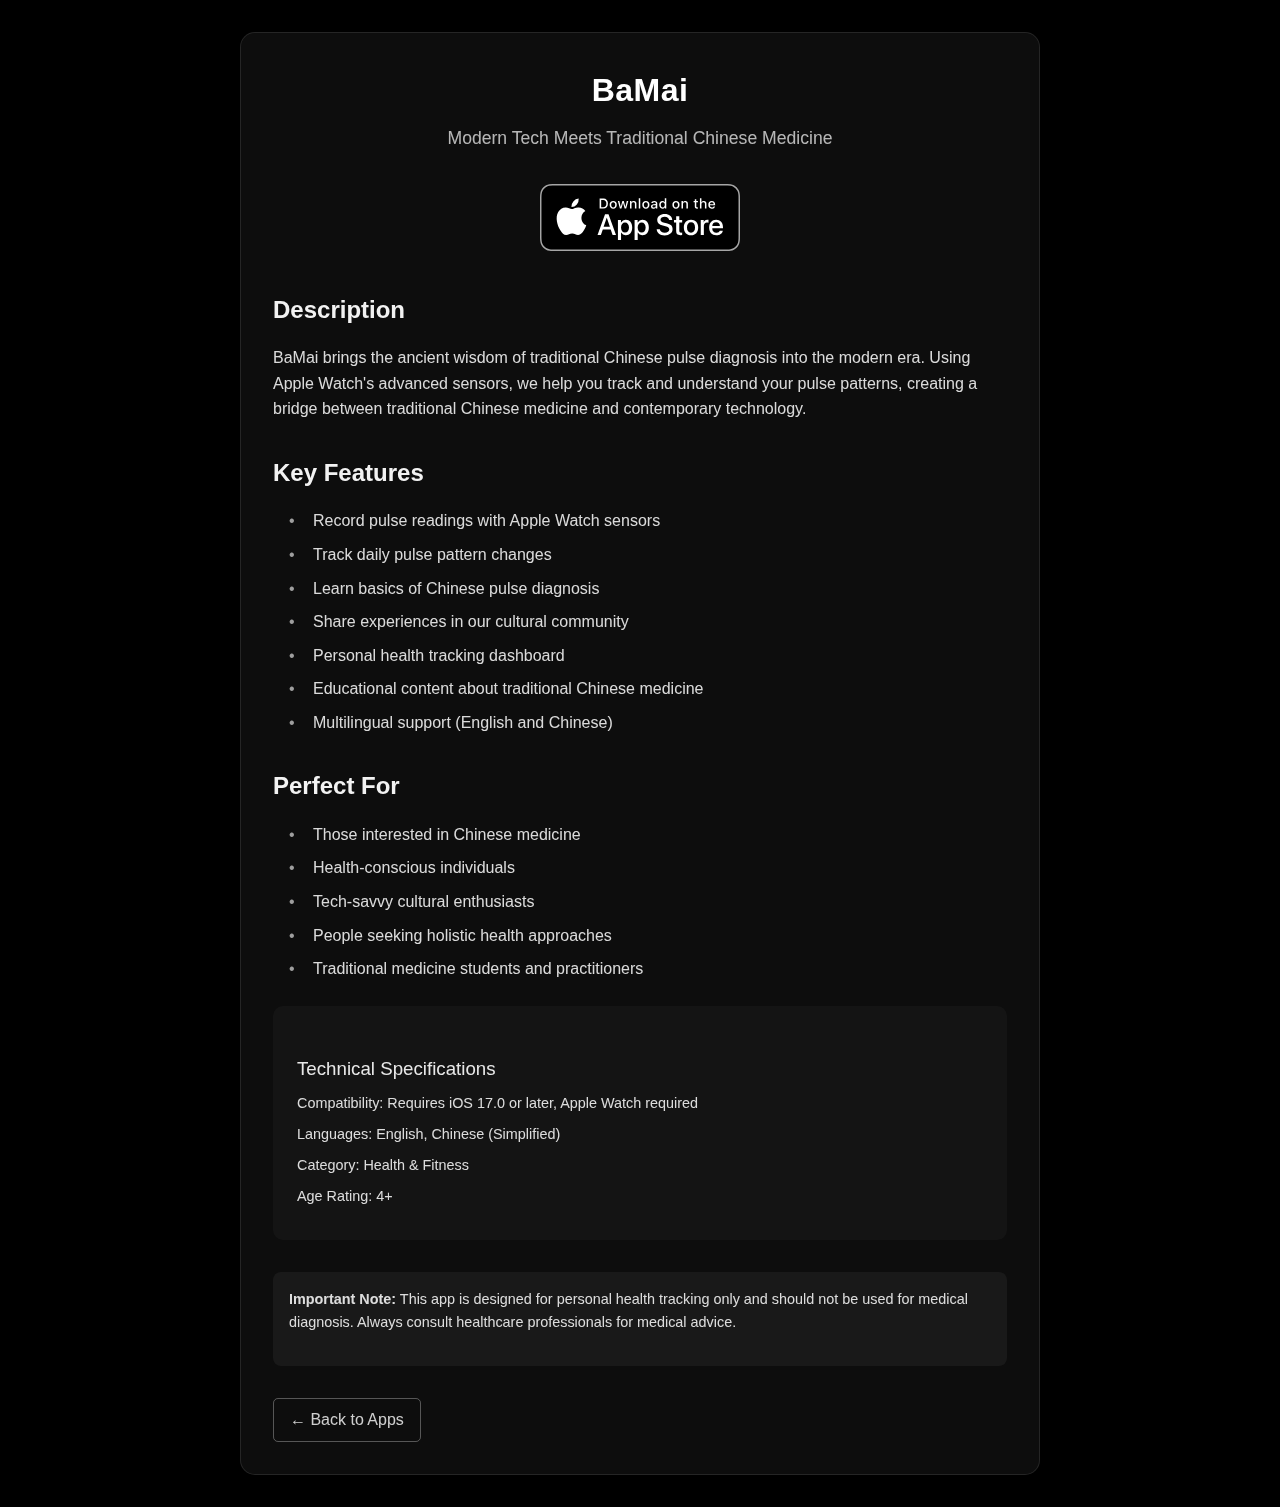
==== info/bamai.html @ 95b11bc3 "Published BaMai privacy policy." ====
<!DOCTYPE html>
<html lang="en">
<head>
    <meta charset="UTF-8">
    <meta name="viewport" content="width=device-width, initial-scale=1.0">
    <link rel="icon" type="image/x-icon" href="../favicon.ico">
    <title>BaMai - Modern Tech Meets Traditional Chinese Medicine</title>
    <style>
        * {
            margin: 0;
            padding: 0;
            box-sizing: border-box;
        }

        body {
            background-color: #000;
            color: rgba(255, 255, 255, 0.85);
            font-family: -apple-system, BlinkMacSystemFont, 'Segoe UI', Roboto, Oxygen, Ubuntu, Cantarell, 'Open Sans', 'Helvetica Neue', sans-serif;
            line-height: 1.6;
            padding: 2rem;
        }

        .container {
            max-width: 800px;
            margin: 0 auto;
            background: rgba(255, 255, 255, 0.05);
            padding: 2rem;
            border-radius: 15px;
            backdrop-filter: blur(10px);
            border: 1px solid rgba(255, 255, 255, 0.1);
        }

        h1 {
            text-align: center;
            margin-bottom: 0.5rem;
            color: rgba(255, 255, 255, 1);
            font-weight: 700;
            letter-spacing: 0.5px;
        }

        h2 {
            color: rgba(255, 255, 255, 0.95);
            margin: 2rem 0 1rem;
            font-weight: 600;
        }

        h3 {
            color: rgba(255, 255, 255, 0.9);
            margin: 1.5rem 0 0.5rem;
            font-weight: 500;
        }

        p {
            margin-bottom: 1rem;
            color: rgba(255, 255, 255, 0.85);
        }

        .subtitle {
            text-align: center;
            color: rgba(255, 255, 255, 0.7);
            font-size: 1.1rem;
            margin-bottom: 2rem;
        }

        .app-store-button {
            display: block;
            width: 200px;
            margin: 2rem auto;
            transition: transform 0.3s ease;
        }

        .app-store-button:hover {
            transform: scale(1.05);
        }

        .feature-list {
            list-style-type: none;
            margin: 1rem 0;
            padding-left: 1rem;
        }

        .feature-list li {
            margin-bottom: 0.5rem;
            position: relative;
            padding-left: 1.5rem;
        }

        .feature-list li::before {
            content: '•';
            position: absolute;
            left: 0;
            color: rgba(255, 255, 255, 0.6);
        }

        .specs {
            background: rgba(255, 255, 255, 0.03);
            padding: 1.5rem;
            border-radius: 10px;
            margin: 1.5rem 0;
        }

        .specs p {
            margin-bottom: 0.5rem;
            font-size: 0.9rem;
        }

        .back-link {
            display: inline-block;
            color: rgba(255, 255, 255, 0.8);
            text-decoration: none;
            margin-top: 2rem;
            padding: 0.5rem 1rem;
            border: 1px solid rgba(255, 255, 255, 0.3);
            border-radius: 5px;
            transition: all 0.3s ease;
            font-weight: 500;
        }

        .back-link:hover {
            background: rgba(255, 255, 255, 0.1);
            border-color: rgba(255, 255, 255, 0.5);
            color: rgba(255, 255, 255, 1);
        }

        .disclaimer {
            background: rgba(255, 255, 255, 0.05);
            padding: 1rem;
            border-radius: 8px;
            margin-top: 2rem;
            font-size: 0.9rem;
            color: rgba(255, 255, 255, 0.7);
        }
    </style>
</head>
<body>
    <div class="container">
        <h1>BaMai</h1>
        <p class="subtitle">Modern Tech Meets Traditional Chinese Medicine</p>
        
        <a href="https://apps.apple.com/app/bamai" class="app-store-button">
            <img src="../assets/app-store-badge.svg" alt="Download on the App Store" width="200">
        </a>

        <h2>Description</h2>
        <p>BaMai brings the ancient wisdom of traditional Chinese pulse diagnosis into the modern era. Using Apple Watch's advanced sensors, we help you track and understand your pulse patterns, creating a bridge between traditional Chinese medicine and contemporary technology.</p>

        <h2>Key Features</h2>
        <ul class="feature-list">
            <li>Record pulse readings with Apple Watch sensors</li>
            <li>Track daily pulse pattern changes</li>
            <li>Learn basics of Chinese pulse diagnosis</li>
            <li>Share experiences in our cultural community</li>
            <li>Personal health tracking dashboard</li>
            <li>Educational content about traditional Chinese medicine</li>
            <li>Multilingual support (English and Chinese)</li>
        </ul>

        <h2>Perfect For</h2>
        <ul class="feature-list">
            <li>Those interested in Chinese medicine</li>
            <li>Health-conscious individuals</li>
            <li>Tech-savvy cultural enthusiasts</li>
            <li>People seeking holistic health approaches</li>
            <li>Traditional medicine students and practitioners</li>
        </ul>

        <div class="specs">
            <h3>Technical Specifications</h3>
            <p>Compatibility: Requires iOS 17.0 or later, Apple Watch required</p>
            <p>Languages: English, Chinese (Simplified)</p>
            <p>Category: Health & Fitness</p>
            <p>Age Rating: 4+</p>
        </div>

        <div class="disclaimer">
            <p><strong>Important Note:</strong> This app is designed for personal health tracking only and should not be used for medical diagnosis. Always consult healthcare professionals for medical advice.</p>
        </div>

        <a href="../index.html" class="back-link">← Back to Apps</a>
    </div>
</body>
</html>
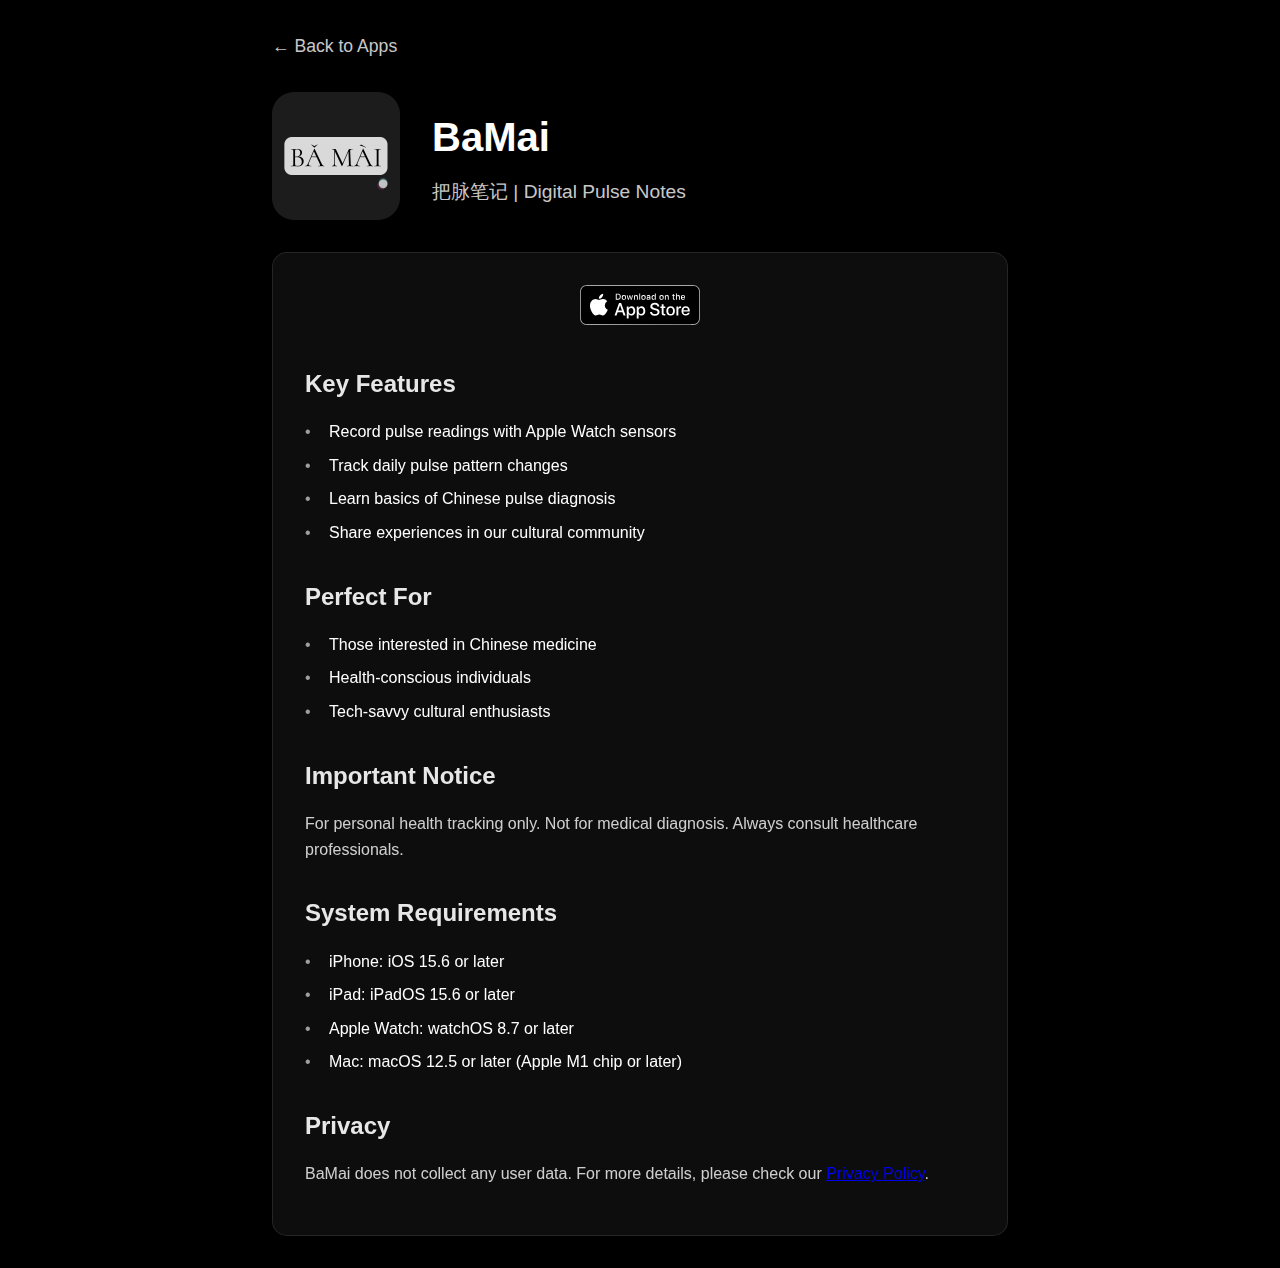
==== commit bb5e8f59: "Reworked info pages." ====
--- a/info/bamai.html
+++ b/info/bamai.html
@@ -3,180 +3,71 @@
 <head>
     <meta charset="UTF-8">
     <meta name="viewport" content="width=device-width, initial-scale=1.0">
-    <link rel="icon" type="image/x-icon" href="../favicon.ico">
-    <title>BaMai - Modern Tech Meets Traditional Chinese Medicine</title>
-    <style>
-        * {
-            margin: 0;
-            padding: 0;
-            box-sizing: border-box;
-        }
-
-        body {
-            background-color: #000;
-            color: rgba(255, 255, 255, 0.85);
-            font-family: -apple-system, BlinkMacSystemFont, 'Segoe UI', Roboto, Oxygen, Ubuntu, Cantarell, 'Open Sans', 'Helvetica Neue', sans-serif;
-            line-height: 1.6;
-            padding: 2rem;
-        }
-
-        .container {
-            max-width: 800px;
-            margin: 0 auto;
-            background: rgba(255, 255, 255, 0.05);
-            padding: 2rem;
-            border-radius: 15px;
-            backdrop-filter: blur(10px);
-            border: 1px solid rgba(255, 255, 255, 0.1);
-        }
-
-        h1 {
-            text-align: center;
-            margin-bottom: 0.5rem;
-            color: rgba(255, 255, 255, 1);
-            font-weight: 700;
-            letter-spacing: 0.5px;
-        }
-
-        h2 {
-            color: rgba(255, 255, 255, 0.95);
-            margin: 2rem 0 1rem;
-            font-weight: 600;
-        }
-
-        h3 {
-            color: rgba(255, 255, 255, 0.9);
-            margin: 1.5rem 0 0.5rem;
-            font-weight: 500;
-        }
-
-        p {
-            margin-bottom: 1rem;
-            color: rgba(255, 255, 255, 0.85);
-        }
-
-        .subtitle {
-            text-align: center;
-            color: rgba(255, 255, 255, 0.7);
-            font-size: 1.1rem;
-            margin-bottom: 2rem;
-        }
-
-        .app-store-button {
-            display: block;
-            width: 200px;
-            margin: 2rem auto;
-            transition: transform 0.3s ease;
-        }
-
-        .app-store-button:hover {
-            transform: scale(1.05);
-        }
-
-        .feature-list {
-            list-style-type: none;
-            margin: 1rem 0;
-            padding-left: 1rem;
-        }
-
-        .feature-list li {
-            margin-bottom: 0.5rem;
-            position: relative;
-            padding-left: 1.5rem;
-        }
-
-        .feature-list li::before {
-            content: '•';
-            position: absolute;
-            left: 0;
-            color: rgba(255, 255, 255, 0.6);
-        }
-
-        .specs {
-            background: rgba(255, 255, 255, 0.03);
-            padding: 1.5rem;
-            border-radius: 10px;
-            margin: 1.5rem 0;
-        }
-
-        .specs p {
-            margin-bottom: 0.5rem;
-            font-size: 0.9rem;
-        }
-
-        .back-link {
-            display: inline-block;
-            color: rgba(255, 255, 255, 0.8);
-            text-decoration: none;
-            margin-top: 2rem;
-            padding: 0.5rem 1rem;
-            border: 1px solid rgba(255, 255, 255, 0.3);
-            border-radius: 5px;
-            transition: all 0.3s ease;
-            font-weight: 500;
-        }
-
-        .back-link:hover {
-            background: rgba(255, 255, 255, 0.1);
-            border-color: rgba(255, 255, 255, 0.5);
-            color: rgba(255, 255, 255, 1);
-        }
-
-        .disclaimer {
-            background: rgba(255, 255, 255, 0.05);
-            padding: 1rem;
-            border-radius: 8px;
-            margin-top: 2rem;
-            font-size: 0.9rem;
-            color: rgba(255, 255, 255, 0.7);
-        }
-    </style>
+    <link rel="icon" type="image/x-icon" href="../favicon.png">
+    <title>BaMai - Digital Pulse Notes</title>
+    <link rel="stylesheet" href="../styles.css">
 </head>
 <body>
-    <div class="container">
-        <h1>BaMai</h1>
-        <p class="subtitle">Modern Tech Meets Traditional Chinese Medicine</p>
+    <main class="app-info">
+        <nav class="back-nav">
+            <a href="../index.html">← Back to Apps</a>
+        </nav>
         
-        <a href="https://apps.apple.com/app/bamai" class="app-store-button">
-            <img src="../assets/app-store-badge.svg" alt="Download on the App Store" width="200">
-        </a>
-
-        <h2>Description</h2>
-        <p>BaMai brings the ancient wisdom of traditional Chinese pulse diagnosis into the modern era. Using Apple Watch's advanced sensors, we help you track and understand your pulse patterns, creating a bridge between traditional Chinese medicine and contemporary technology.</p>
-
-        <h2>Key Features</h2>
-        <ul class="feature-list">
-            <li>Record pulse readings with Apple Watch sensors</li>
-            <li>Track daily pulse pattern changes</li>
-            <li>Learn basics of Chinese pulse diagnosis</li>
-            <li>Share experiences in our cultural community</li>
-            <li>Personal health tracking dashboard</li>
-            <li>Educational content about traditional Chinese medicine</li>
-            <li>Multilingual support (English and Chinese)</li>
-        </ul>
-
-        <h2>Perfect For</h2>
-        <ul class="feature-list">
-            <li>Those interested in Chinese medicine</li>
-            <li>Health-conscious individuals</li>
-            <li>Tech-savvy cultural enthusiasts</li>
-            <li>People seeking holistic health approaches</li>
-            <li>Traditional medicine students and practitioners</li>
-        </ul>
-
-        <div class="specs">
-            <h3>Technical Specifications</h3>
-            <p>Compatibility: Requires iOS 17.0 or later, Apple Watch required</p>
-            <p>Languages: English, Chinese (Simplified)</p>
-            <p>Category: Health & Fitness</p>
-            <p>Age Rating: 4+</p>
+        <div class="app-header">
+            <img src="../icons/bamai.png" alt="BaMai App Icon" class="app-icon">
+            <div class="app-title">
+                <h1>BaMai</h1>
+                <h2>把脉笔记 | Digital Pulse Notes</h2>
+            </div>
         </div>
 
-        <div class="disclaimer">
-            <p><strong>Important Note:</strong> This app is designed for personal health tracking only and should not be used for medical diagnosis. Always consult healthcare professionals for medical advice.</p>
+        <div class="app-description">
+            <div class="app-badges">
+                <a href="https://apps.apple.com/us/app/bamai/id6740943002" target="_blank">
+                    <img src="../assets/app-store-badge.svg" alt="Download on the App Store">
+                </a>
+            </div>
+
+            <section class="feature-section">
+                <h3>Key Features</h3>
+                <ul>
+                    <li>Record pulse readings with Apple Watch sensors</li>
+                    <li>Track daily pulse pattern changes</li>
+                    <li>Learn basics of Chinese pulse diagnosis</li>
+                    <li>Share experiences in our cultural community</li>
+                </ul>
+            </section>
+
+            <section class="target-users">
+                <h3>Perfect For</h3>
+                <ul>
+                    <li>Those interested in Chinese medicine</li>
+                    <li>Health-conscious individuals</li>
+                    <li>Tech-savvy cultural enthusiasts</li>
+                </ul>
+            </section>
+
+            <section class="important-notice">
+                <h3>Important Notice</h3>
+                <p>For personal health tracking only. Not for medical diagnosis. Always consult healthcare professionals.</p>
+            </section>
+
+            <section class="compatibility">
+                <h3>System Requirements</h3>
+                <ul>
+                    <li>iPhone: iOS 15.6 or later</li>
+                    <li>iPad: iPadOS 15.6 or later</li>
+                    <li>Apple Watch: watchOS 8.7 or later</li>
+                    <li>Mac: macOS 12.5 or later (Apple M1 chip or later)</li>
+                </ul>
+            </section>
+            
+            <section class="privacy">
+                <h3>Privacy</h3>
+                <p>BaMai does not collect any user data. For more details, please check our <a href="../privacy/bamai.html">Privacy Policy</a>.</p>
+            </section>
         </div>
-
-        <a href="../index.html" class="back-link">← Back to Apps</a>
-    </div>
+    </main>
+    <script src="../script.js"></script>
 </body>
 </html> --- a/styles.css
+++ b/styles.css
@@ -0,0 +1,390 @@
+* {
+    margin: 0;
+    padding: 0;
+    box-sizing: border-box;
+}
+
+body {
+    background-color: #000;
+    color: #fff;
+    font-family: -apple-system, BlinkMacSystemFont, 'Segoe UI', Roboto, Oxygen, Ubuntu, Cantarell, 'Open Sans', 'Helvetica Neue', sans-serif;
+    line-height: 1.6;
+    min-height: 100vh;
+    overflow-y: auto;
+}
+
+main {
+    max-width: 1200px;
+    margin: 0 auto;
+    padding: 2rem;
+    min-height: 100vh;
+    display: flex;
+    flex-direction: column;
+}
+
+.apps-grid {
+    display: grid;
+    grid-template-columns: repeat(auto-fit, minmax(250px, 1fr));
+    gap: 2rem;
+    flex: 1;
+    padding: 2rem 0;
+}
+
+.card-wrapper {
+    text-decoration: none;
+    color: inherit;
+    display: contents;
+}
+
+.app-card {
+    background: rgba(255, 255, 255, 0.05);
+    border-radius: 15px;
+    padding: 1.5rem;
+    text-align: center;
+    transition: transform 0.3s ease;
+    backdrop-filter: blur(10px);
+    border: 1px solid rgba(255, 255, 255, 0.1);
+    aspect-ratio: 1/1;
+    display: flex;
+    flex-direction: column;
+    align-items: center;
+    justify-content: space-between;
+    position: relative;
+    overflow: hidden;
+    cursor: pointer;
+}
+
+.app-card:hover {
+    transform: translateY(-5px);
+    background: rgba(255, 255, 255, 0.1);
+}
+
+.app-card img {
+    width: 128px;
+    height: 128px;
+    border-radius: 22px;
+    margin-bottom: 0.5rem;
+    object-fit: contain;
+}
+
+.app-card h2 {
+    font-size: 1.5rem;
+    margin: 0;
+    color: #fff;
+}
+
+.support-section {
+    text-align: center;
+    padding: 2rem 0;
+    background: rgba(255, 255, 255, 0.05);
+    border-radius: 15px;
+    margin-top: auto;
+}
+
+.support-section h2 {
+    font-size: 2rem;
+    margin-bottom: 1rem;
+}
+
+.support-section a {
+    color: #fff;
+    text-decoration: none;
+    font-size: 1.2rem;
+    border-bottom: 2px solid rgba(255, 255, 255, 0.3);
+    transition: border-color 0.3s ease;
+}
+
+.support-section a:hover {
+    border-color: #fff;
+}
+
+.wip {
+    opacity: 0.6;
+    position: relative;
+}
+
+.wip::before {
+    content: '';
+    position: absolute;
+    top: 0;
+    left: 0;
+    right: 0;
+    bottom: 0;
+    background: rgba(0, 0, 0, 0.4);
+    pointer-events: none;
+}
+
+.wip img {
+    filter: grayscale(30%);
+}
+
+.wip h2 {
+    opacity: 0.8;
+}
+
+.wip-banner {
+    position: absolute;
+    top: 50%;
+    left: 0;
+    right: 0;
+    transform: translateY(-50%);
+    background: rgba(0, 0, 0, 0.9);
+    padding: 0.5rem 0;
+    display: flex;
+    flex-direction: column;
+    gap: 4px;
+    z-index: 1;
+}
+
+.wip:nth-child(2) {
+    --row1-rotation: -2deg;
+    --row2-rotation: 1deg;
+    --row3-rotation: -1.5deg;
+}
+
+.wip:nth-child(3) {
+    --row1-rotation: 1.5deg;
+    --row2-rotation: -1deg;
+    --row3-rotation: 2deg;
+}
+
+.wip:nth-child(4) {
+    --row1-rotation: -1deg;
+    --row2-rotation: 2deg;
+    --row3-rotation: -2.5deg;
+}
+
+.scroll-row {
+    overflow: hidden;
+    white-space: nowrap;
+    border-top: 1px solid rgba(255, 255, 255, 0.1);
+}
+
+.scroll-row:first-child {
+    border-top: none;
+}
+
+.scroll-1 {
+    transform: rotate(var(--row1-rotation, 0deg));
+}
+
+.scroll-2 {
+    transform: rotate(var(--row2-rotation, 0deg));
+}
+
+.scroll-3 {
+    transform: rotate(var(--row3-rotation, 0deg));
+}
+
+.scroll-row span {
+    display: inline-block;
+    padding-left: 100%;
+    font-weight: bold;
+    text-transform: uppercase;
+    letter-spacing: 2px;
+}
+
+.scroll-1 span {
+    animation: scrollText 8s linear infinite;
+    color: #FFD700;
+}
+
+.scroll-2 span {
+    animation: scrollText 6s linear infinite;
+    color: #FFA500;
+}
+
+.scroll-3 span {
+    animation: scrollText 10s linear infinite reverse;
+    color: #FF4500;
+}
+
+@keyframes scrollText {
+    0% {
+        transform: translateX(0);
+    }
+    100% {
+        transform: translateX(-100%);
+    }
+}
+
+@media (max-width: 768px) {
+    .apps-grid {
+        grid-template-columns: repeat(auto-fit, minmax(200px, 1fr));
+        gap: 1.5rem;
+    }
+
+    .app-card {
+        padding: 1.5rem;
+    }
+
+    .app-card img {
+        width: 96px;
+        height: 96px;
+    }
+
+    .support-section {
+        padding: 1.5rem 0;
+    }
+}
+
+@media (max-width: 480px) {
+    main {
+        padding: 1rem;
+    }
+
+    .apps-grid {
+        grid-template-columns: 1fr;
+    }
+}
+
+.privacy-link {
+    color: rgba(255, 255, 255, 0.6);
+    text-decoration: none;
+    font-size: 0.9rem;
+    margin-top: 0.25rem;
+    border-bottom: 1px solid rgba(255, 255, 255, 0.2);
+    transition: all 0.3s ease;
+}
+
+.privacy-link:hover {
+    color: rgba(255, 255, 255, 0.9);
+    border-bottom-color: rgba(255, 255, 255, 0.9);
+}
+
+.info-link {
+    color: rgba(255, 255, 255, 0.8);
+    text-decoration: none;
+    font-size: 0.9rem;
+    margin: 0.25rem 0;
+    padding: 0.3rem 1rem;
+    border: 1px solid rgba(255, 255, 255, 0.3);
+    border-radius: 15px;
+    transition: all 0.3s ease;
+}
+
+.info-link:hover {
+    background: rgba(255, 255, 255, 0.1);
+    border-color: rgba(255, 255, 255, 0.5);
+    color: rgba(255, 255, 255, 1);
+}
+
+/* App Info Page Styles */
+.app-info {
+    max-width: 800px;
+    margin: 0 auto;
+    padding: 2rem;
+}
+
+.back-nav {
+    margin-bottom: 2rem;
+}
+
+.back-nav a {
+    color: rgba(255, 255, 255, 0.8);
+    text-decoration: none;
+    font-size: 1.1rem;
+    transition: color 0.3s ease;
+}
+
+.back-nav a:hover {
+    color: #fff;
+}
+
+.app-header {
+    display: flex;
+    align-items: center;
+    gap: 2rem;
+    margin-bottom: 2rem;
+}
+
+.app-header .app-icon {
+    width: 128px;
+    height: 128px;
+    border-radius: 22px;
+}
+
+.app-title h1 {
+    font-size: 2.5rem;
+    margin-bottom: 0.5rem;
+}
+
+.app-title h2 {
+    font-size: 1.2rem;
+    color: rgba(255, 255, 255, 0.8);
+    font-weight: normal;
+}
+
+.app-description {
+    background: rgba(255, 255, 255, 0.05);
+    border-radius: 15px;
+    padding: 2rem;
+    backdrop-filter: blur(10px);
+    border: 1px solid rgba(255, 255, 255, 0.1);
+}
+
+.app-badges {
+    margin-bottom: 2rem;
+    text-align: center;
+}
+
+.app-badges img {
+    height: 40px;
+    transition: transform 0.3s ease;
+}
+
+.app-badges img:hover {
+    transform: scale(1.05);
+}
+
+.app-description section {
+    margin-bottom: 2rem;
+}
+
+.app-description section:last-child {
+    margin-bottom: 0;
+}
+
+.app-description h3 {
+    font-size: 1.5rem;
+    margin-bottom: 1rem;
+    color: rgba(255, 255, 255, 0.9);
+}
+
+.app-description p {
+    margin-bottom: 1rem;
+    color: rgba(255, 255, 255, 0.8);
+}
+
+.app-description ul {
+    list-style-type: none;
+    padding-left: 1.5rem;
+}
+
+.app-description ul li {
+    margin-bottom: 0.5rem;
+    position: relative;
+}
+
+.app-description ul li::before {
+    content: '•';
+    position: absolute;
+    left: -1.5rem;
+    color: rgba(255, 255, 255, 0.6);
+}
+
+@media (max-width: 768px) {
+    .app-info {
+        padding: 1rem;
+    }
+
+    .app-header {
+        flex-direction: column;
+        text-align: center;
+        gap: 1rem;
+    }
+
+    .app-description {
+        padding: 1.5rem;
+    }
+} 